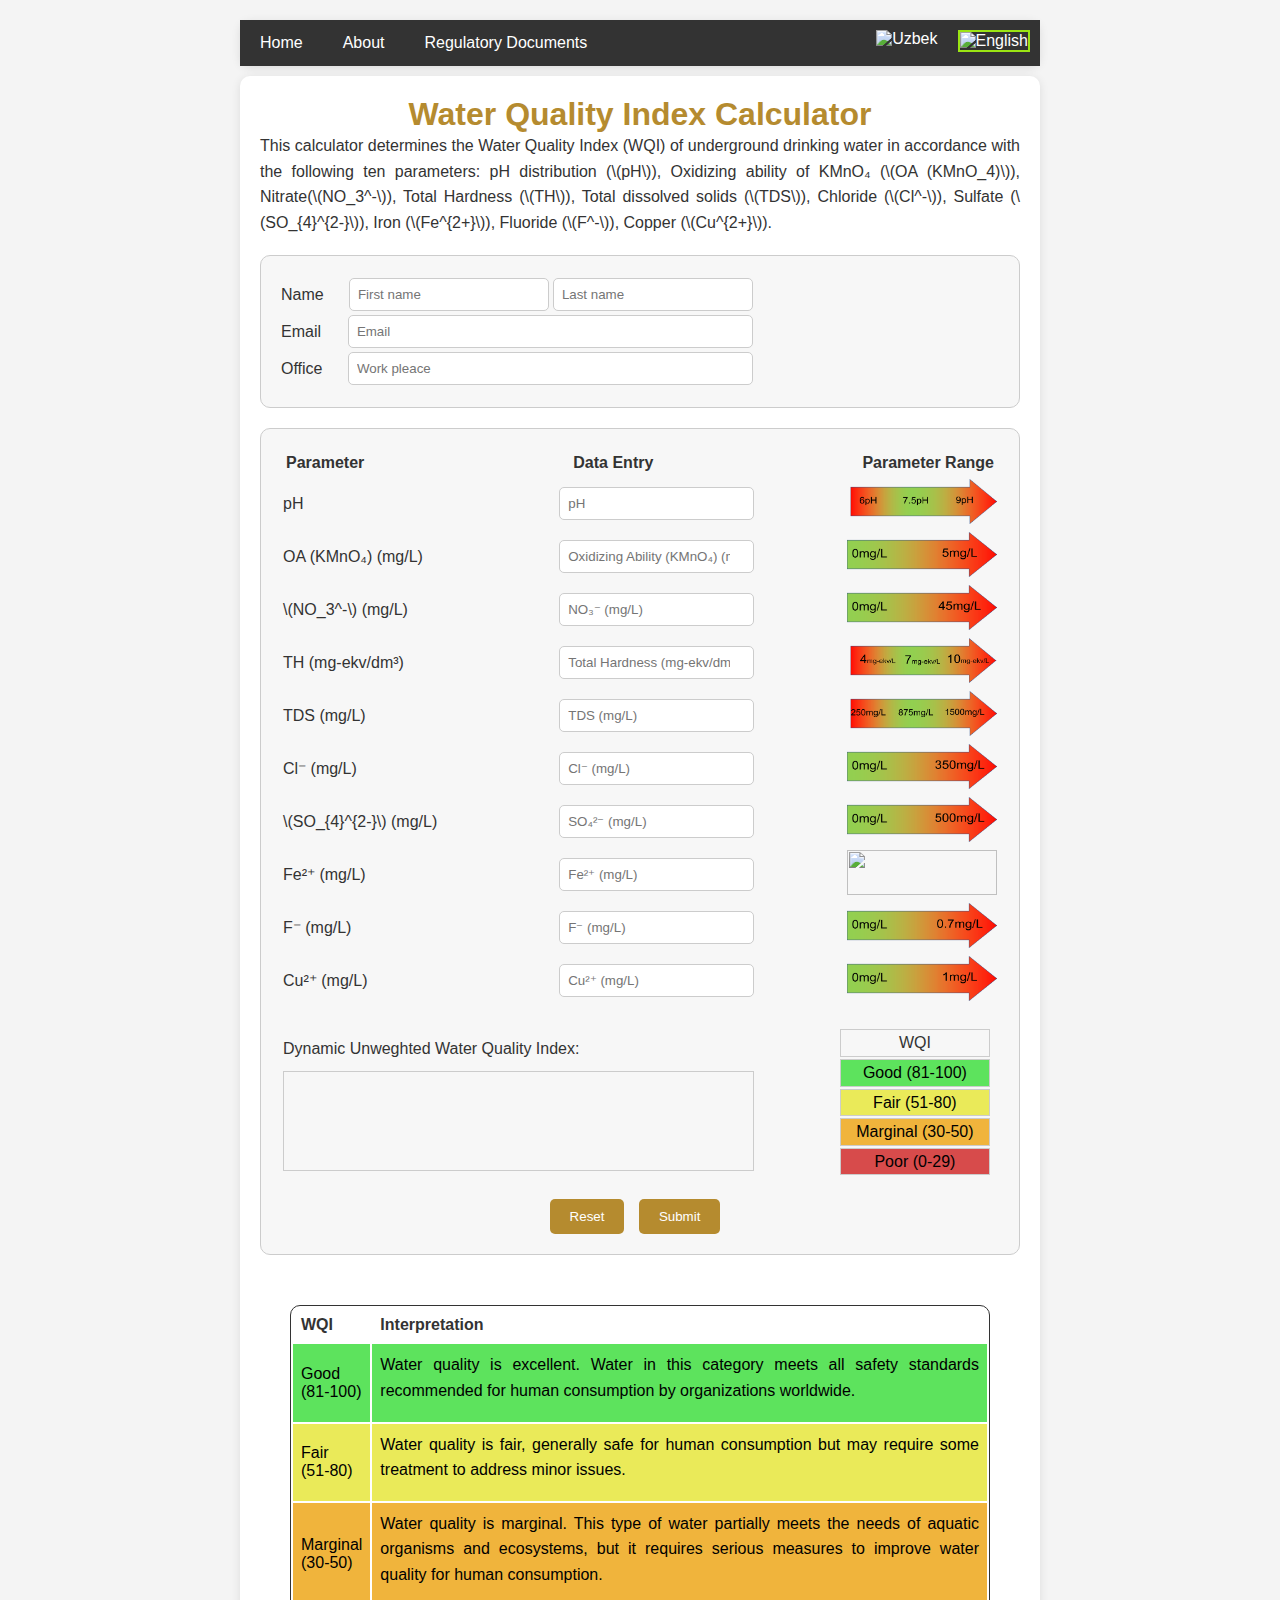
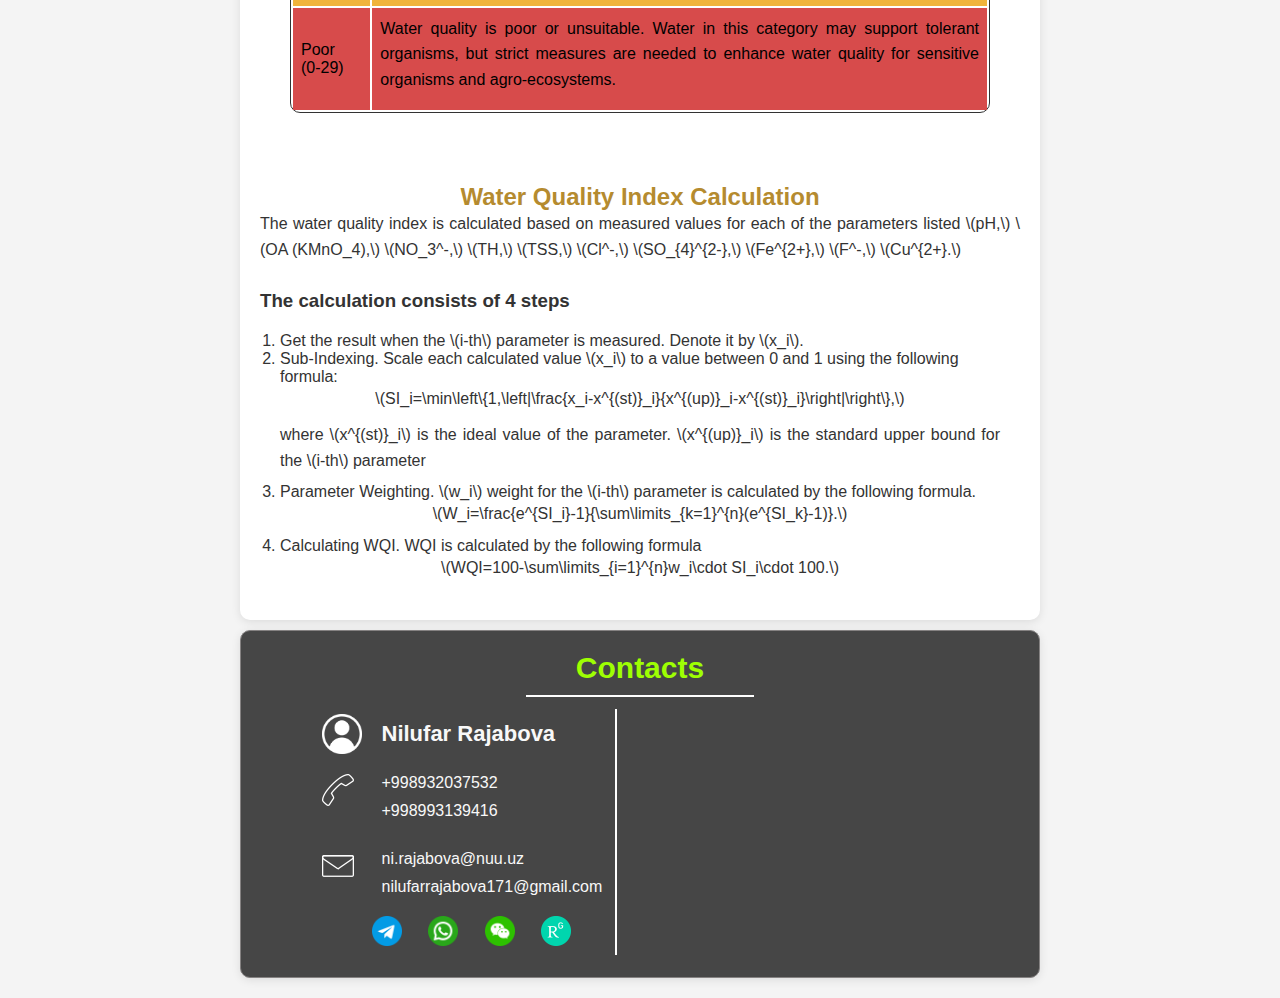
==== index.html @ 23e677d4 "initial" ====
<!DOCTYPE html>
<html lang="en">
<head>
    <meta charset="UTF-8">
    <meta name="viewport" content="width=device-width, initial-scale=1.0">
    <meta http-equiv="X-UA-Compatible" content="IE=edge">
    <title>Water Quality Index Calculator</title>
    <link rel="stylesheet" href="css/styles.css">
</head>
<body>
    <div class="header">
        <!-- Navigation Bar -->
        <div class="navbar" id="navbar">
            <div class="buttons">
                <span class="icon" onclick="toggleNavBar()">&#9776;</span>
                <div>
                    <a href="indexuz.html">
                        <img src="https://upload.wikimedia.org/wikipedia/commons/thumb/8/84/Flag_of_Uzbekistan.svg/1920px-Flag_of_Uzbekistan.svg.png" alt="Uzbek" class="">
                    </a>
                    <a href="index.html">
                        <img src="https://upload.wikimedia.org/wikipedia/commons/thumb/a/a4/Flag_of_the_United_States.svg/1920px-Flag_of_the_United_States.svg.png" alt="English" class="actimg">
                    </a>
                </div>
            </div>

            <a href="index.html">Home</a>
            <a href="about.html">About</a>
            <a href="https://lex.uz/docs/-1935398" target="_blank">Regulatory Documents</a>
        </div>
    </div>

    <div class="container">
        <h1> Water Quality Index Calculator</h1>
        <p>
            This calculator determines the Water Quality Index (WQI) of underground drinking water in accordance with the following ten parameters:  pH distribution (\(pH\)), Oxidizing ability of KMnO₄ (\(OA (KMnO_4)\)), Nitrate(\(NO_3^-\)), Total Hardness (\(TH\)), Total dissolved solids (\(TDS\)), Chloride (\(Cl^-\)), Sulfate (\(SO_{4}^{2-}\)), Iron (\(Fe^{2+}\)),   Fluoride  (\(F^-\)), Copper (\(Cu^{2+}\)).
        </p>

        <div class="calculator">
            <div class="row2">
                <div>Name</div>
                <div class="name">
                    <input type="text" id="first" placeholder="First name" required>
                    <input type="text" id="last" placeholder="Last name" required>
                </div>
            </div>
            <div class="row2">
                <div>Email</div>
                <input type="text" id="email" placeholder="Email" required>
            </div>
            <div class="row2">
                <div>Office</div>
                <input type="text" id="office" placeholder="Work pleace" required>
            </div>
        </div>

        <div class="calculator">
            <div>
                <div class="rowth">
                    <strong>Parameter</strong>
                    <strong>Data Entry</strong>
                    <strong class="no">Parameter Range</strong>
                </div>

                <div class="row">
                    <div class="row2">
                        <div>pH</div>
                        <div><input type="number" id="ph" placeholder="pH"></div>
                    </div>
                    <div><img class="no" src="images/pH.png"><img class="on" src="images/pHm.png"></div>
                </div>
                <div class="row">
                    <div class="row2">
                        <div>OA (KMnO₄) (mg/L)</div>
                        <div><input type="number" id="oxidizing" placeholder="Oxidizing Ability (KMnO₄) (mg/L)"></div>
                    </div>
                    <div><img  class="no" src="images/OA.png"><img class="on" src="images/OAm.png"></div>
                </div>
                <div class="row">
                    <div class="row2">
                        <div>\(NO_3^-\) (mg/L)</div>
                        <div><input type="number" id="no3" placeholder="NO₃⁻ (mg/L)"></div>
                    </div>
                    <div><img  class="no" src="images/No3.png"><img class="on" src="images/NO3m.png"></div>
                </div>
                <div class="row">
                    <div class="row2">
                        <div>TH (mg-ekv/dm³)</div>
                        <div><input type="number" id="hardness" placeholder="Total Hardness (mg-ekv/dm³)"></div>
                    </div>
                    <div><img  class="no" src="images/TH.png"><img class="on" src="images/THm.png"></div>
                </div>
                <div class="row">
                    <div class="row2">
                        <div>TDS (mg/L)</div>
                        <div><input type="number" id="tss" placeholder="TDS (mg/L)"></div>
                    </div>
                    <div><img  class="no" src="images/TSS.png"><img class="on" src="images/TSSm.png"></div>
                </div>
                <div class="row">
                    <div class="row2">
                        <div>Cl⁻ (mg/L)</div>
                        <div><input type="number" id="cl" placeholder="Cl⁻ (mg/L)"></div>
                    </div>
                    <div><img  class="no" src="images/Cl.png"><img class="on" src="images/Clm.png"></div>
                </div>
                <div class="row">
                    <div class="row2">
                        <div>\(SO_{4}^{2-}\) (mg/L)</div>
                        <div><input type="number" id="so4" placeholder="SO₄²⁻ (mg/L)"></div>
                    </div>
                    <div><img  class="no" src="images/SO4.png"><img class="on" src="images/SO4m.png"></div>
                </div>
                <div class="row">
                    <div class="row2">
                        <div>Fe²⁺ (mg/L)</div>
                        <div><input type="number" id="fe" placeholder="Fe²⁺ (mg/L)"></div>
                    </div>
                    <div><img  class="no" src="images/FE.png"><img class="on" src="images/Fem.png"></div>
                </div>
                <div class="row">
                    <div class="row2">
                        <div>F⁻ (mg/L)</div>
                        <div><input type="number" id="f" placeholder="F⁻ (mg/L)"></div>
                    </div>
                    <div><img  class="no" src="images/F.png"><img class="on" src="images/Fm.png"></div>
                </div>
                <div class="row">
                    <div class="row2">
                        <div>Cu²⁺ (mg/L)</div>
                        <div><input type="number" id="cu" placeholder="Cu²⁺ (mg/L)"></div>
                    </div>
                    <div><img  class="no" src="images/Cu.png"><img class="on" src="images/Cum.png"></div>
                </div>
            </div>

            <div class="index row">
                <div class="result">
                    <p>Dynamic Unweghted Water Quality Index:</p>
                    <div id="result-box"></div>
                </div>
                <div class="joy no"></div>
                <div class="index-range">
                    <p >WQI</p>
                    <p class="green">Good (81-100)</p>
                    <p class="yellow">Fair (51-80)</p>
                    <p class="brown">Marginal (30-50)</p>
                    <p class="red">Poor (0-29)</p>
                </div>
            </div>



            <div class="submit">
                <a href="index.html"><button type="reset">Reset</button></a>
                <button type="submit">Submit</button>
            </div>
        </div>

        <div class="wqi">
            <table>
                <tr>
                    <th>WQI    </th>
                    <th>Interpretation</th>
                </tr>
                <tr class="green">
                    <td >Good <br> (81-100)</td>
                    <td ><p>Water quality is excellent. Water in this category meets all safety standards recommended for human consumption by organizations worldwide.</p></td>
                </tr>
                <tr class="yellow">
                    <td >Fair <br> (51-80)</td>
                    <td ><p>Water quality is fair, generally safe for human consumption but may require some treatment to address minor issues.</p></td>
                </tr>
                <tr class="brown">
                    <td >Marginal <br> (30-50)</td>
                    <td ><p>Water quality is marginal. This type of water partially meets the needs of aquatic organisms and ecosystems, but it requires serious measures to improve water quality for human consumption.</p></td>
                </tr>
                <tr class="red">
                    <td >Poor <br> (0-29)</td>
                    <td ><p>Water quality is poor or unsuitable. Water in this category may support tolerant organisms, but strict measures are needed to enhance water quality for sensitive organisms and agro-ecosystems.</p></td>
                </tr>
            </table>
        </div>


        <div class="footer">
            <h2>Water Quality Index Calculation</h2>
            <p>The water quality index is calculated based on measured values for each of the parameters listed  \(pH,\) \(OA (KMnO_4),\) \(NO_3^-,\) \(TH,\) \(TSS,\) \(Cl^-,\) \(SO_{4}^{2-},\) \(Fe^{2+},\) \(F^-,\) \(Cu^{2+}.\)</p>
            <br>
            <h3>The calculation consists of 4 steps</h3>

            <ol>
                <li>Get the result when the \(i-th\) parameter is measured. Denote it by \(x_i\).</li>
                <li>Sub-Indexing. Scale each calculated value \(x_i\) to a value between 0 and 1 using the following formula:
                    <p style="text-align: center;">\(SI_i=\min\left\{1,\left|\frac{x_i-x^{(st)}_i}{x^{(up)}_i-x^{(st)}_i}\right|\right\},\)</p>
                    <p>where \(x^{(st)}_i\) is the ideal value of the parameter. \(x^{(up)}_i\) is the standard upper bound for the \(i-th\) parameter</p>
                </li>
                <li>Parameter Weighting. \(w_i\) weight for the \(i-th\) parameter is calculated by the following formula.
                    <p style="text-align: center;">\(W_i=\frac{e^{SI_i}-1}{\sum\limits_{k=1}^{n}(e^{SI_k}-1)}.\)</p>
                </li>
                <li>Calculating WQI. WQI is calculated by the following formula</li>
                <p style="text-align: center;">\(WQI=100-\sum\limits_{i=1}^{n}w_i\cdot SI_i\cdot 100.\)</p>
            </ol>



        </div>
    </div>
    <div class="contacts container">
        <h2>Contacts</h2>
        <div class="borderbox">
            <div class="border"></div>
        </div>
        <div class="index rowc">
            <div class="address ">
                <div class="name">
                    <img src="/images/avatar.png"alt="">
                    <h3>Nilufar Rajabova</h3></div>
                <div class="phone">
                    <ul>
                        <li>+998932037532</li>
                        <li>+998993139416</li>
                    </ul>
                </div>
                <div class="email">
                    <ul>
                        <li>ni.rajabova@nuu.uz </li>
                        <li>nilufarrajabova171@gmail.com</li>
                    </ul>
                </div>
                <div class="social">
                    <a href="https://t.me/ALCHEMISTPhD">
                        <img src="/images/Telegram.png">
                    </a>
                    <a href="https://wa.me/qr/NHENKSANOSY4F1">
                        <img src="/images/whatsup.png">
                    </a>
                    <a href="/images/Wechat.jpg">
                        <img src="/images/Wechat.png" target="_blank">
                    </a>
                    <a href="https://www.researchgate.net/profile/Nilufar-Rajabova-3">
                        <img src="/images/ResearchGate.png">
                    </a>
                </div>
            </div>
            <div class="map">
                <iframe src="https://www.google.com/maps/embed?pb=!1m18!1m12!1m3!1d2995.2118702689954!2d69.20067741163714!3d41.34774837118516!2m3!1f0!2f0!3f0!3m2!1i1024!2i768!4f13.1!3m3!1m2!1s0x38ae8d80933c345b%3A0x29d27c39dc5e80ab!2sNUU%20Faculty%20of%20Biology!5e0!3m2!1sen!2s!4v1728529507738!5m2!1sen!2s"   style="border:0;"  loading="lazy" referrerpolicy="no-referrer-when-downgrade"></iframe>
            </div>
        </div>
    </div>
    <script src="https://cdnjs.cloudflare.com/ajax/libs/pdf-lib/1.17.1/pdf-lib.min.js"></script>
    <script src="js/main.js"></script>
    <script src="https://cdn.jsdelivr.net/npm/mathjax@3/es5/tex-mml-chtml.js"></script>
</body>
</html>
---- css/styles.css ----
* {
  margin: 0;
  padding: 0;
  box-sizing: border-box;
}

body {
  font-family: Arial, sans-serif;
  background-color: #f4f4f4;
  color: #333;
  padding: 20px;
}

/* Header and Navigation Bar */
.header{
  background-color: #464646;
  margin: 0 auto;
  margin-bottom: 10px;
  top: 0;
  max-width: 800px;
  border-radius: 10px;
  box-shadow: 0 2px 10px rgba(0, 0, 0, 0.1);
}
.navbar {
  background-color: #333;
  overflow: hidden;
  width: 100%;
}

.navbar a {
  float: left;
  display: block;
  color: white;
  text-align: center;
  padding: 14px 20px;
  text-decoration: none;
}

.navbar a:hover {
  background-color: #ddd;
  color: black;
}

.navbar .icon {
  display: none;
}



/* body*/
.container {
  max-width: 800px;
  margin: 0 auto;
  background-color: #fff;
  padding: 20px;
  border-radius: 10px;
  box-shadow: 0 2px 10px rgba(0, 0, 0, 0.1);
}


h1, h2 {
  text-align: center;
  color: #b58b2f;
}

p {
  margin-bottom: 10px;
  line-height: 1.6;
  text-align: justify;
}

.calculator {
  margin-top: 20px;
  border: 1px solid #ccc;
  border-radius: 10px;
  padding: 20px;
  background-color: #f7f7f7;
}

.calculator table {
  width: 100%;
  border-collapse: collapse;
}

.rowth {
  display: flex;
  justify-content: space-between;
  align-items: center;
  padding: 5px;

}
.centr{
  align-items: center;
}
.row {
  display: flex;
  justify-content: space-between;
  align-items: center;
  padding: 2px;
}
.row2 {
  width: 66%;
  display: flex;
  justify-content: space-between;
  align-items: center;
  padding: 0px;
}


.calculator th, td {
  padding: 10px;
  text-align: left;
}

input[type="number"] {
  width: 100%;
  padding: 8px;
  border: 1px solid #ccc;
  border-radius: 5px;
}
input[type="text"] {
  margin: 2px;
  width: 405px;
  padding: 8px;
  border: 1px solid #ccc;
  border-radius: 5px;
}
.name input{
  width: 200px;
}

img {
  width: 150px;
  height: 45px;
}

.submit {
  text-align: center;
  margin-top: 20px;
}

button {
  background-color: #b58b2f;
  color: #fff;
  padding: 10px 20px;
  border: none;
  border-radius: 5px;
  cursor: pointer;
  margin-right: 10px;
}

button:hover {
  background-color: #a67a1f;
}
.index {
  width: 100%;
  display: inline-flex;
}

.result {
  width: 66%;
  margin-top: 20px;
  text-align: center;
}

#result-box {
  width: 100%;
  height: 100px;
  border: 1px solid #ccc;
  margin-top: 10px;
  padding: 40px;
}
.joy {
  width: 10%;
}
.index-range {
  width: 22%;
  margin-top: 20px;
  text-align: center;
}

.index-range p {
  border: 1px solid #ccc;
  width: 150px;
  margin-bottom: 2px;
  text-align: center;
}

.green{
  background-color: rgb(93, 227, 93);
  color: #000;
}

.yellow{
  background-color: rgb(234, 234, 89);
  color: #000;
}

.brown{
  background-color: #f0b43c;
  color: #000;
}

.red{
  background-color: rgb(215, 75, 75);
  color: #000;
}

.wqi {
  margin-top: 20px;
  padding: 30px;
  display: flex;
  justify-content: center;
}

.wqi table {
  width: 100%;
  border: 1px solid #333;
  border-radius: 10px;
}

.wqi table  th, td {
  padding: 8px;
  text-align: left;
}

.footer {
  margin-top: 40px;
  text-align: left;
}

ol{
  margin: 20px;
}
.on{
  display: none;
}

.contacts{
  background-color: #464646;
  margin-top: 10px;
  border: 1px solid #858282;
}
.rowc {
  display: flexbox;
  justify-content: space-around;
  align-items: center;
  padding: 2px;
}

.contacts h2{
  color: rgb(158, 255, 2);
  font-size: 30px;
}

.address{
color: rgb(248, 248, 248);;
width: 300px;
padding: 5px;
border-right: 2px solid#fff;
}
.phone{
  margin-top: 20px;
  background: url(/images/phone.png) 0 0 no-repeat;
  padding-left: 60px;
  padding-bottom: 20px;
}
.email{
  margin-top: 10px;
  background: url(/images/envelope.png) 0 0 no-repeat;
  padding-left: 60px;
  padding-bottom: 20px;
}

.address li{
  margin-top: 10px;
  list-style: none;
}
.name{
  display: flex;
}
.name h3{
  align-self: center;
  margin-left: 20px;
  font-size: 22px;
}
.name img{
  width: 40px;
  height: 40px;
  -webkit-filter: invert(100%);
  filter: invert(100%);
}
.social{
  margin-left: 50px;
  width: 200px;
  display: flex;
  justify-content: space-between;

}
.social img{
  width: 30px;
  height: 30px;
}

.map iframe{
border-radius: 10px;
width: 240px;
height: 240px;
}
.borderbox{
  width: 100%;
  display: flex;
  justify-content: center;
}
.border {
  width: 30%;
  margin: 10px;
  border-bottom: 2px solid rgb(255, 255, 255);
}


/* Hamburger menu icon */
.navbar .icon {
  display: none;
  /*float: right;*/
  padding: 14px 20px;
  color: white;
  cursor: pointer;
}
.buttons{
  float: right;
}
.buttons a{
  padding: 10px;
}
.buttons img{
  width: 30px;
  height: 20px;

}
.actimg{
  border: 2px solid #9be513;
}


@media (max-width: 600px) {
  .wqi {
      padding: 0;
  }
  .no{
    display: none;
  }
  .on{
    display: inline;
  }
  img{
    width: 100%;
    height: 33px;
    margin-top: 4px;
  }
  .row {
    flex-direction: column;
    align-items: flex-start;
  }
  .rowc {
    flex-direction: column;
  }
  .map{
    margin-top: 10px;
  }
  .row2 {
    width: 100%;
  }
  .result {
    width: 100%;
    margin-top: 10px;
  }
  .index-range {
    width: 100%;
  }
  .index-range p{
    width: 100%;
  }
  input[type="number"] {
    width: 150px;
  }
  .address{
    border-right: none;
    border-bottom: 2px solid #fff;
  }
  .navbar .icon {
    display: block;
  }
  /* Hide links by default in mobile view */
  .navbar a {
    display: none;
  }
  .buttons{
    width: 100%;
    display: flex;
    justify-content: space-between;
    float: left;
  }
  .buttons a{
    display: block;
  }
  input[type="text"]{
    width: 100%;
  }
}

/* Active class for displaying navbar links in mobile */
.active a {
  display: block;
  text-align: left;
}
.active{
  display: flex;
  flex-direction: column;
}
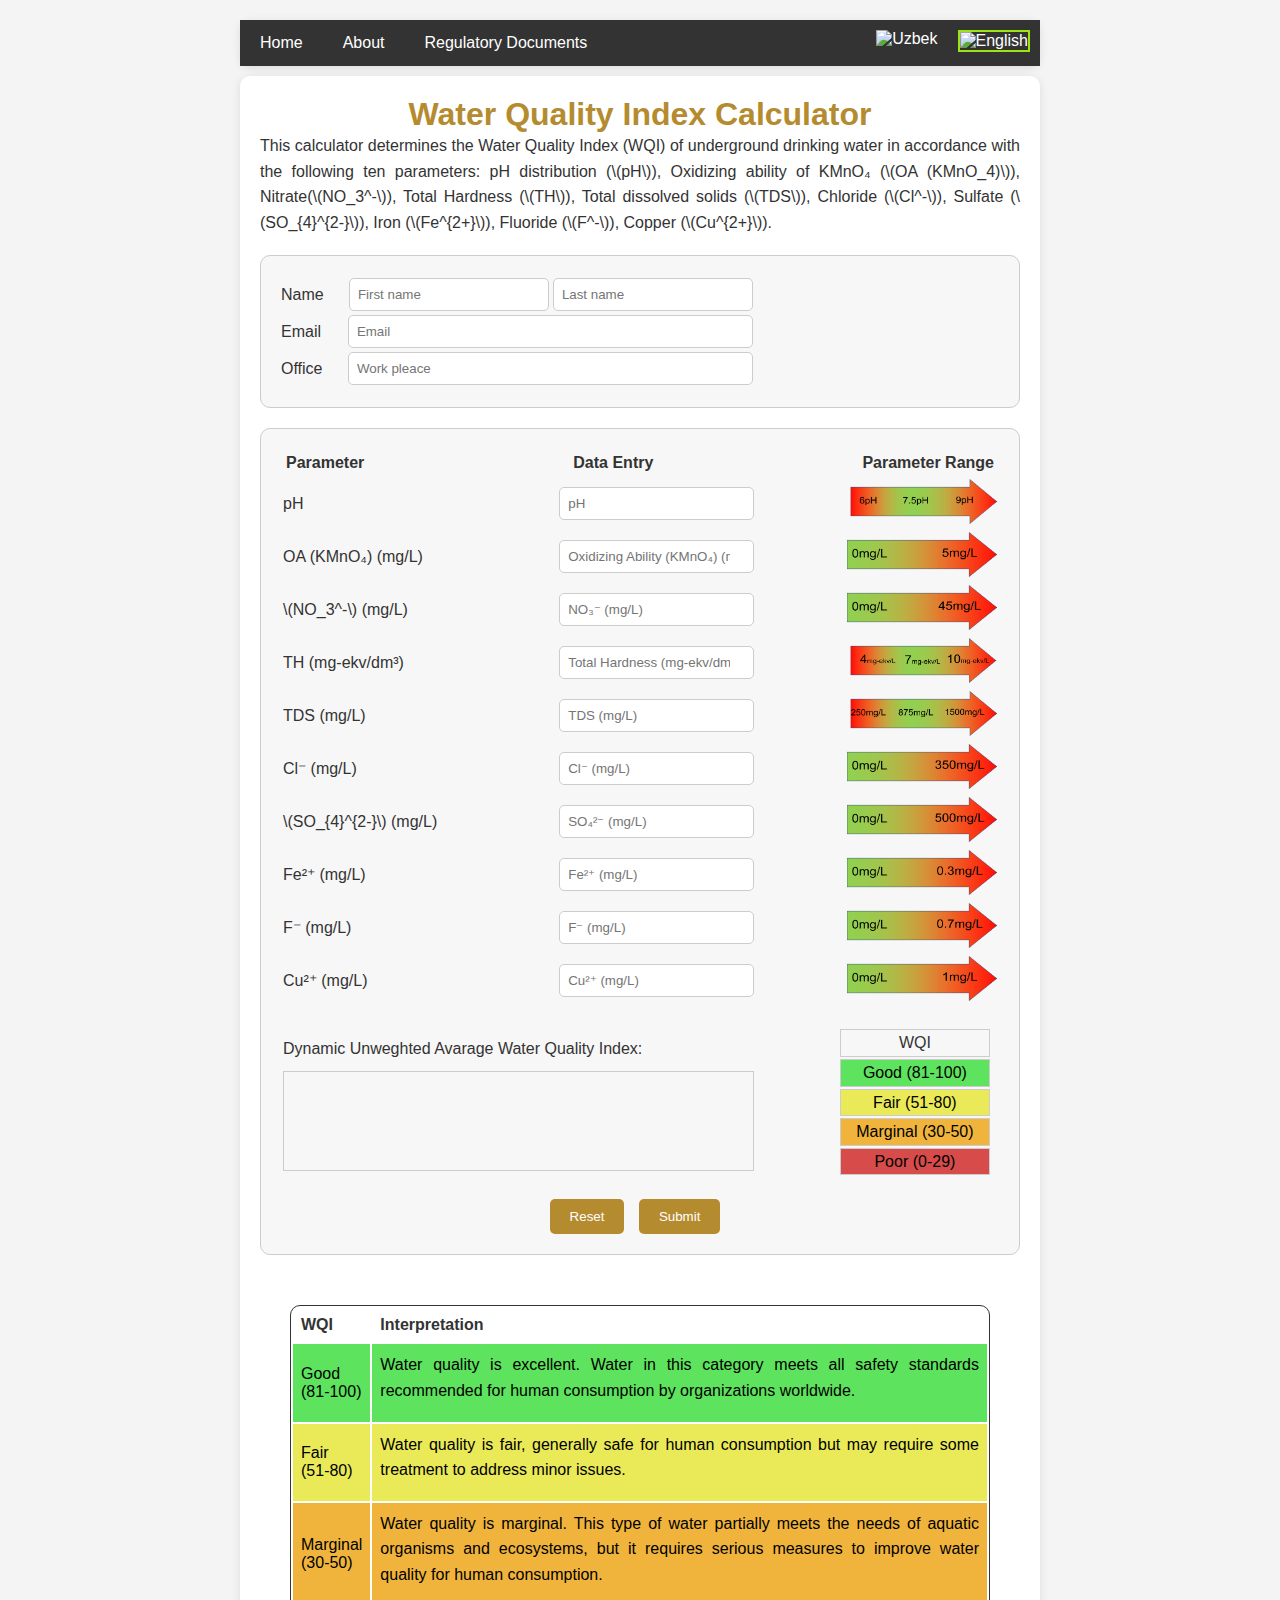
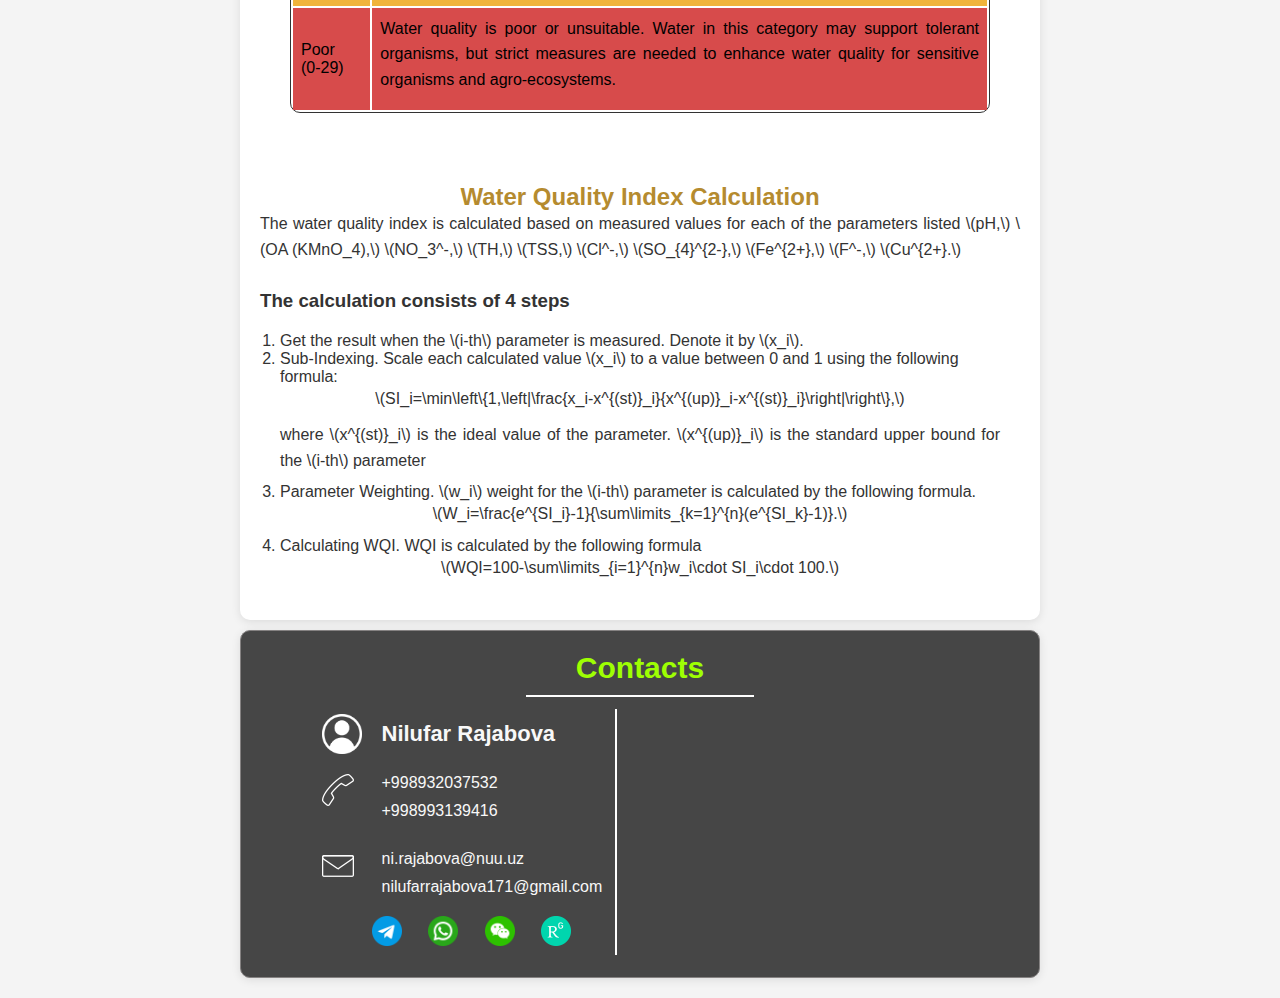
==== commit dc1896b2: "Update index.html add avarage" ====
--- a/index.html
+++ b/index.html
@@ -115,7 +115,7 @@
                         <div>Fe²⁺ (mg/L)</div>
                         <div><input type="number" id="fe" placeholder="Fe²⁺ (mg/L)"></div>
                     </div>
-                    <div><img  class="no" src="images/FE.png"><img class="on" src="images/Fem.png"></div>
+                    <div><img  class="no" src="images/Fe.png"><img class="on" src="images/Fem.png"></div>
                 </div>
                 <div class="row">
                     <div class="row2">
@@ -135,7 +135,7 @@
 
             <div class="index row">
                 <div class="result">
-                    <p>Dynamic Unweghted Water Quality Index:</p>
+                    <p>Dynamic Unweghted Avarage Water Quality Index:</p>
                     <div id="result-box"></div>
                 </div>
                 <div class="joy no"></div>
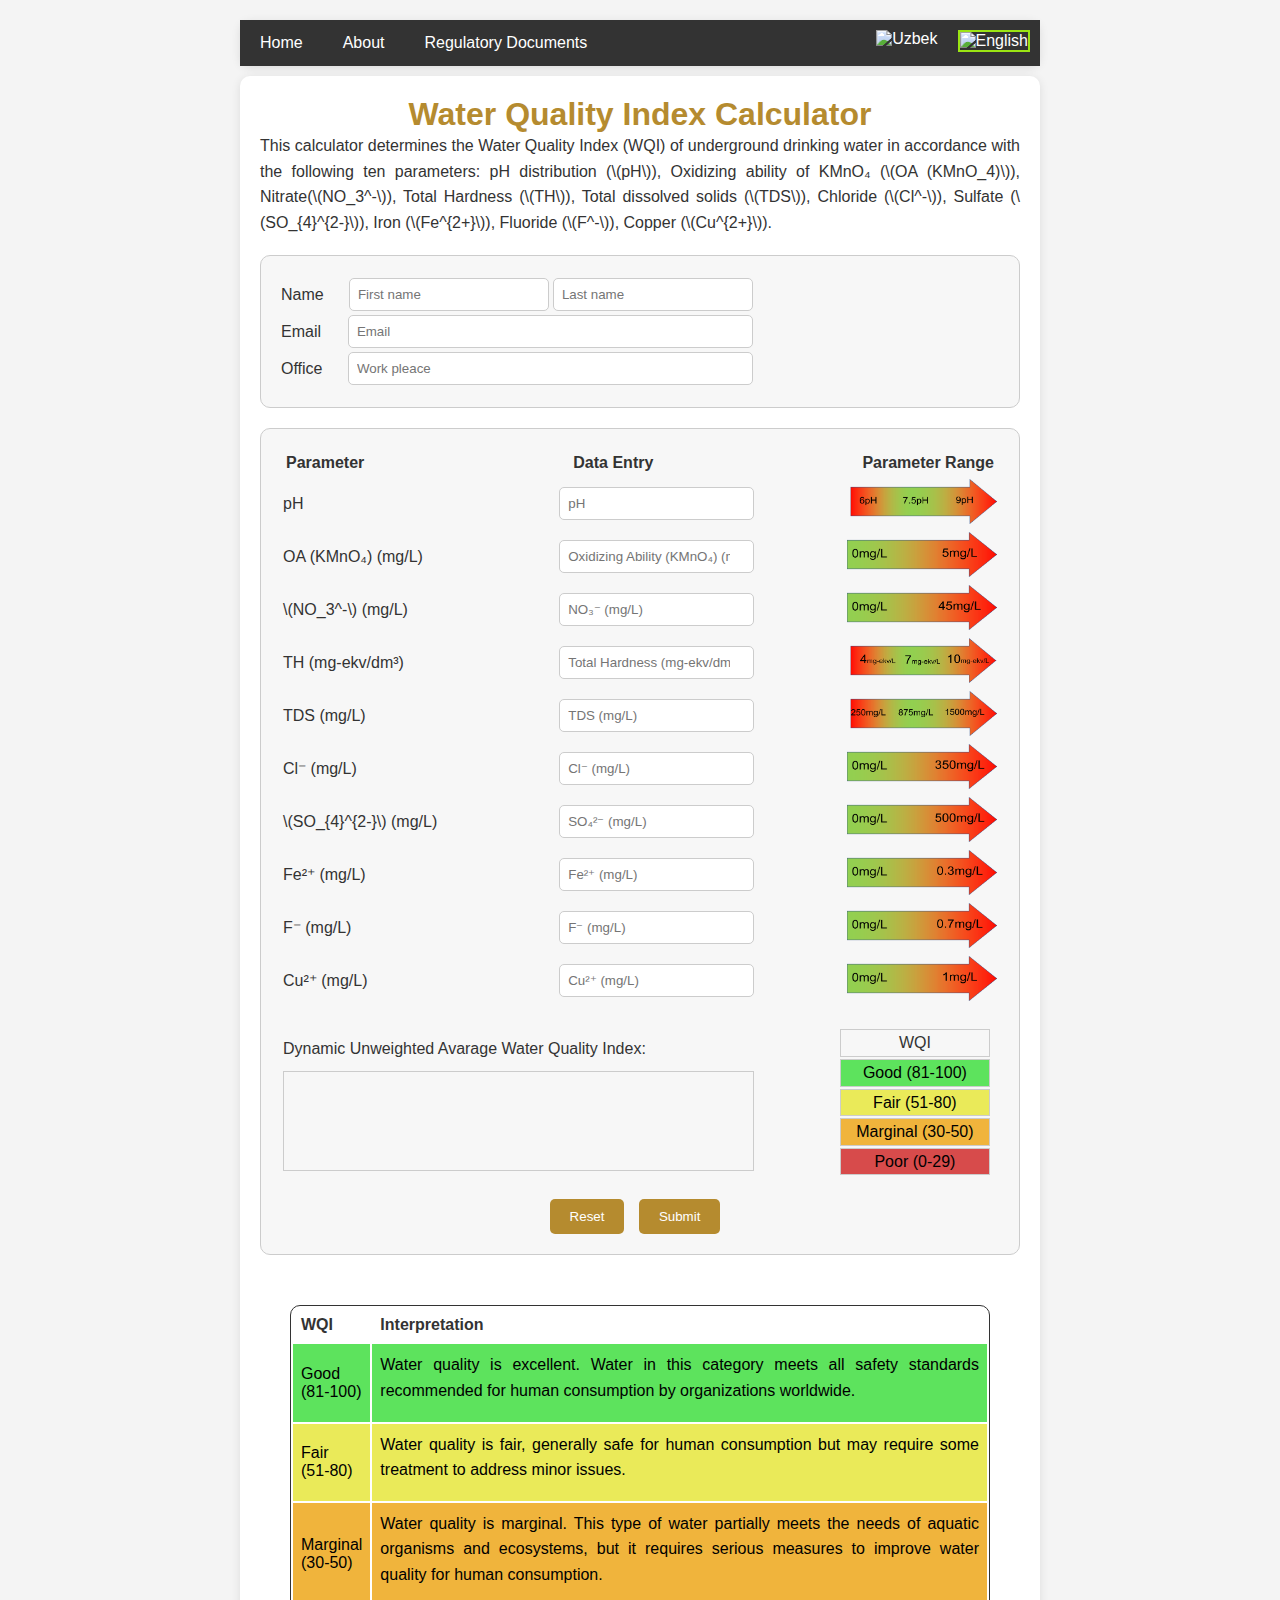
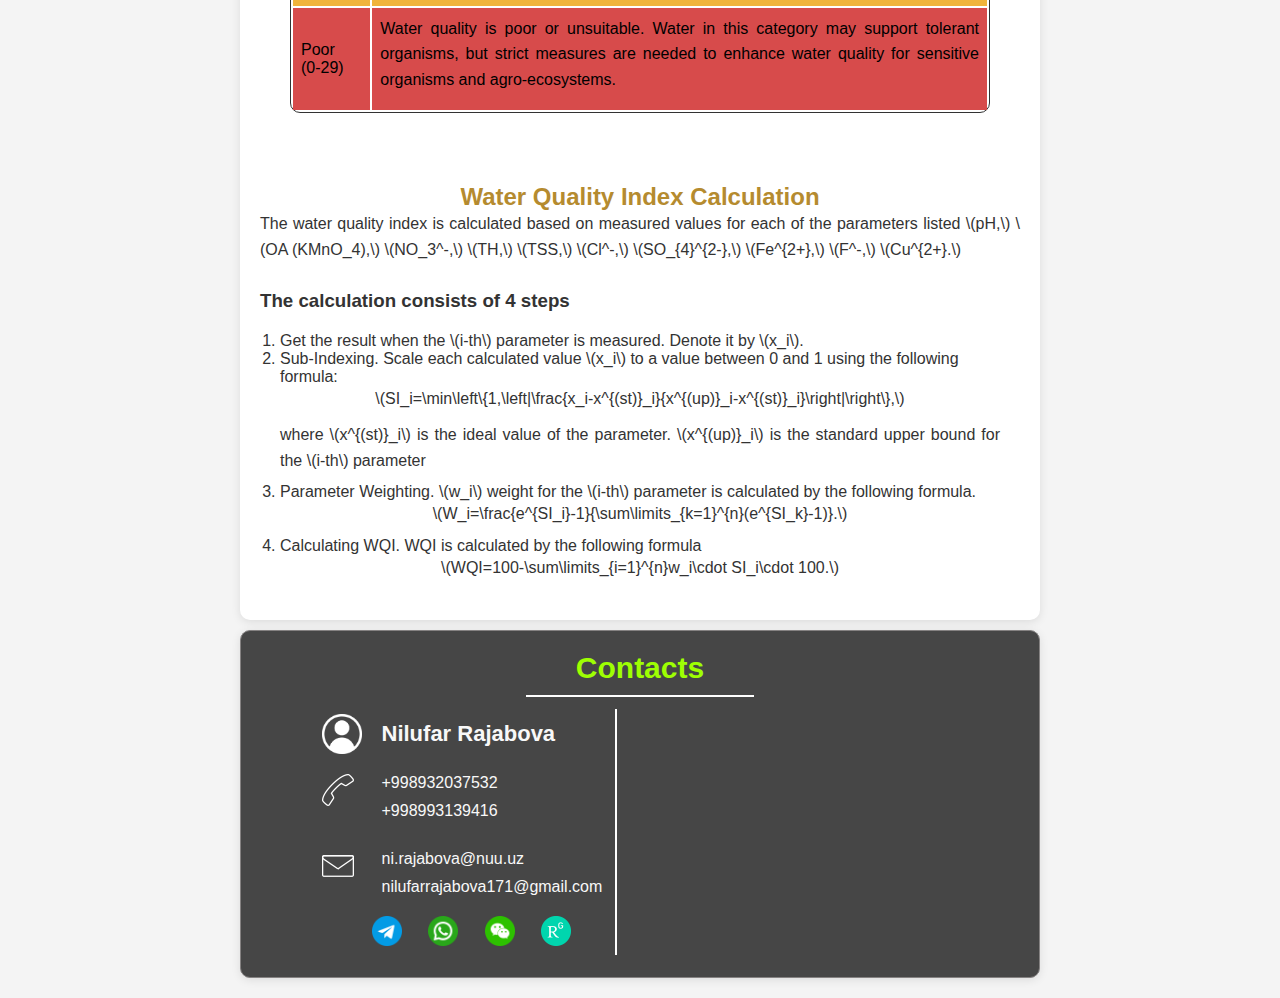
==== commit dbbaf3ef: "Update index.html correct spelling error" ====
--- a/index.html
+++ b/index.html
@@ -135,7 +135,7 @@
 
             <div class="index row">
                 <div class="result">
-                    <p>Dynamic Unweghted Avarage Water Quality Index:</p>
+                    <p>Dynamic Unweighted Avarage Water Quality Index:</p>
                     <div id="result-box"></div>
                 </div>
                 <div class="joy no"></div>
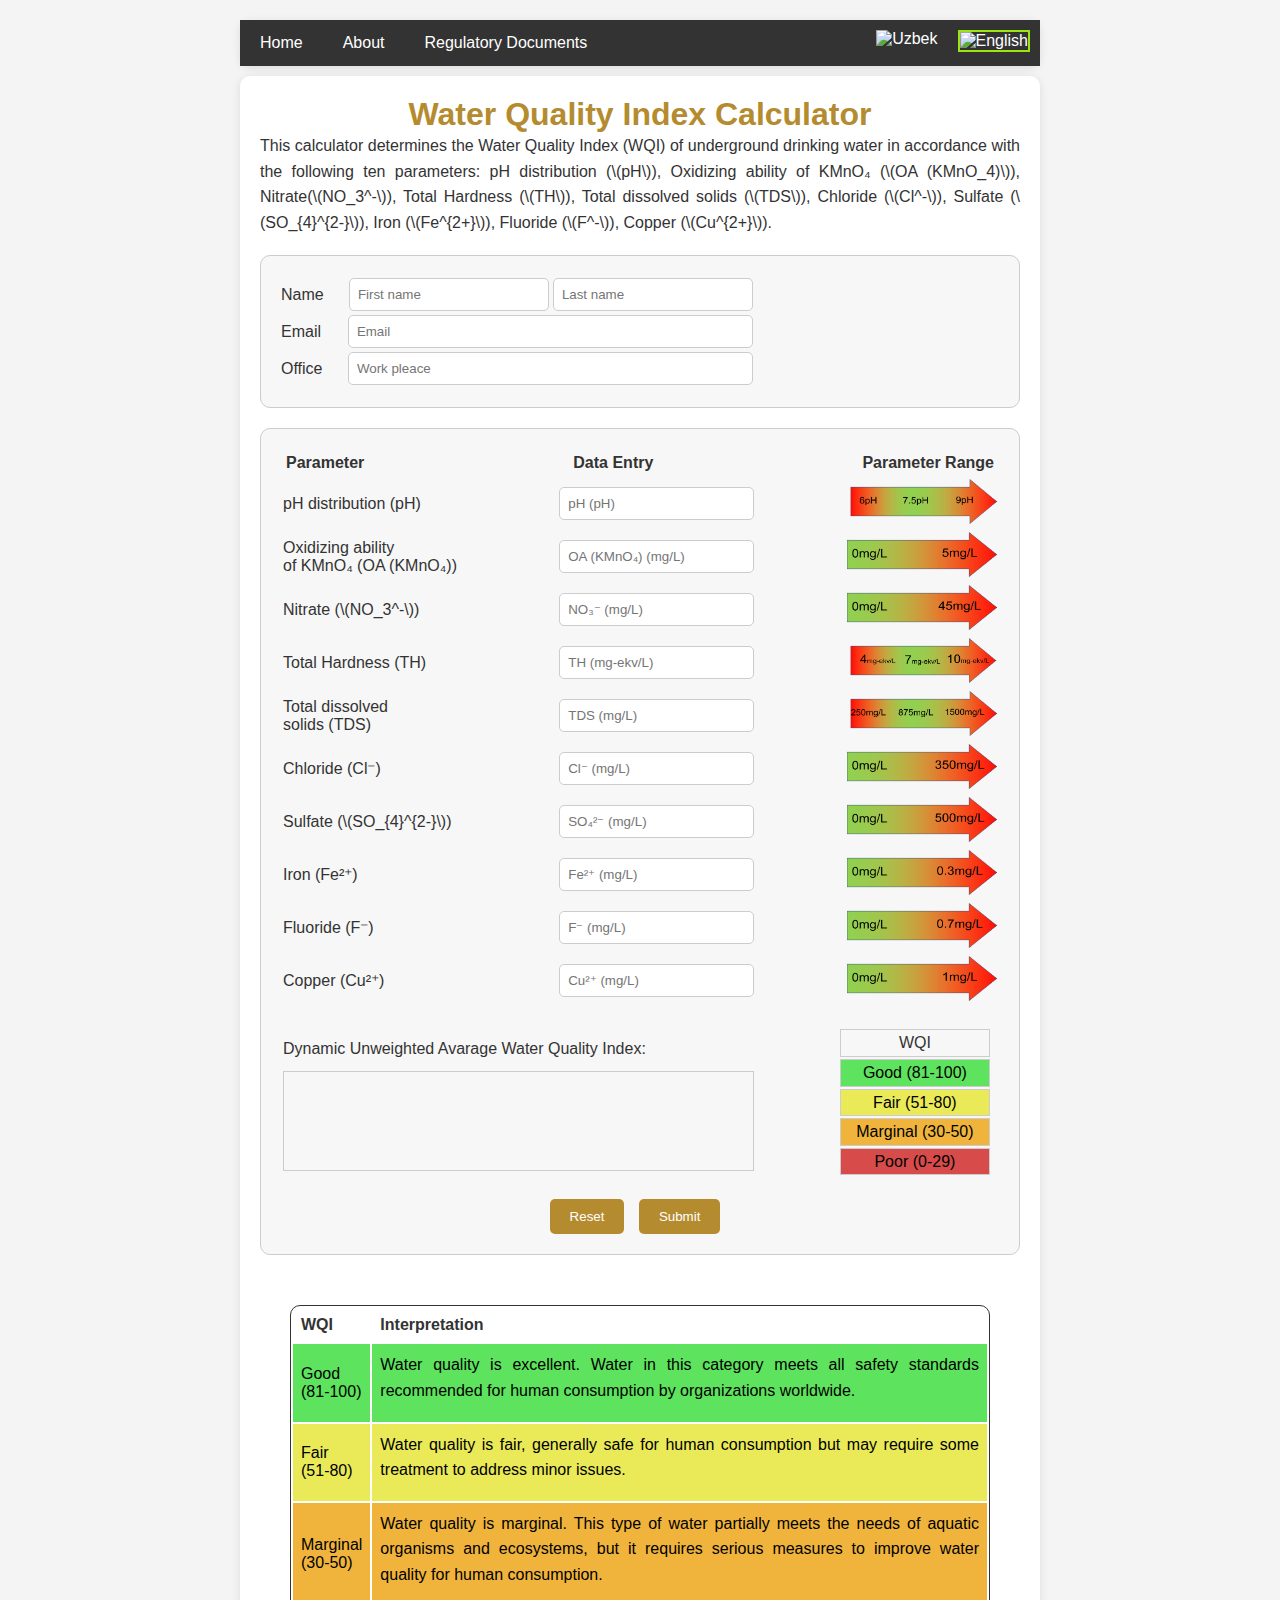
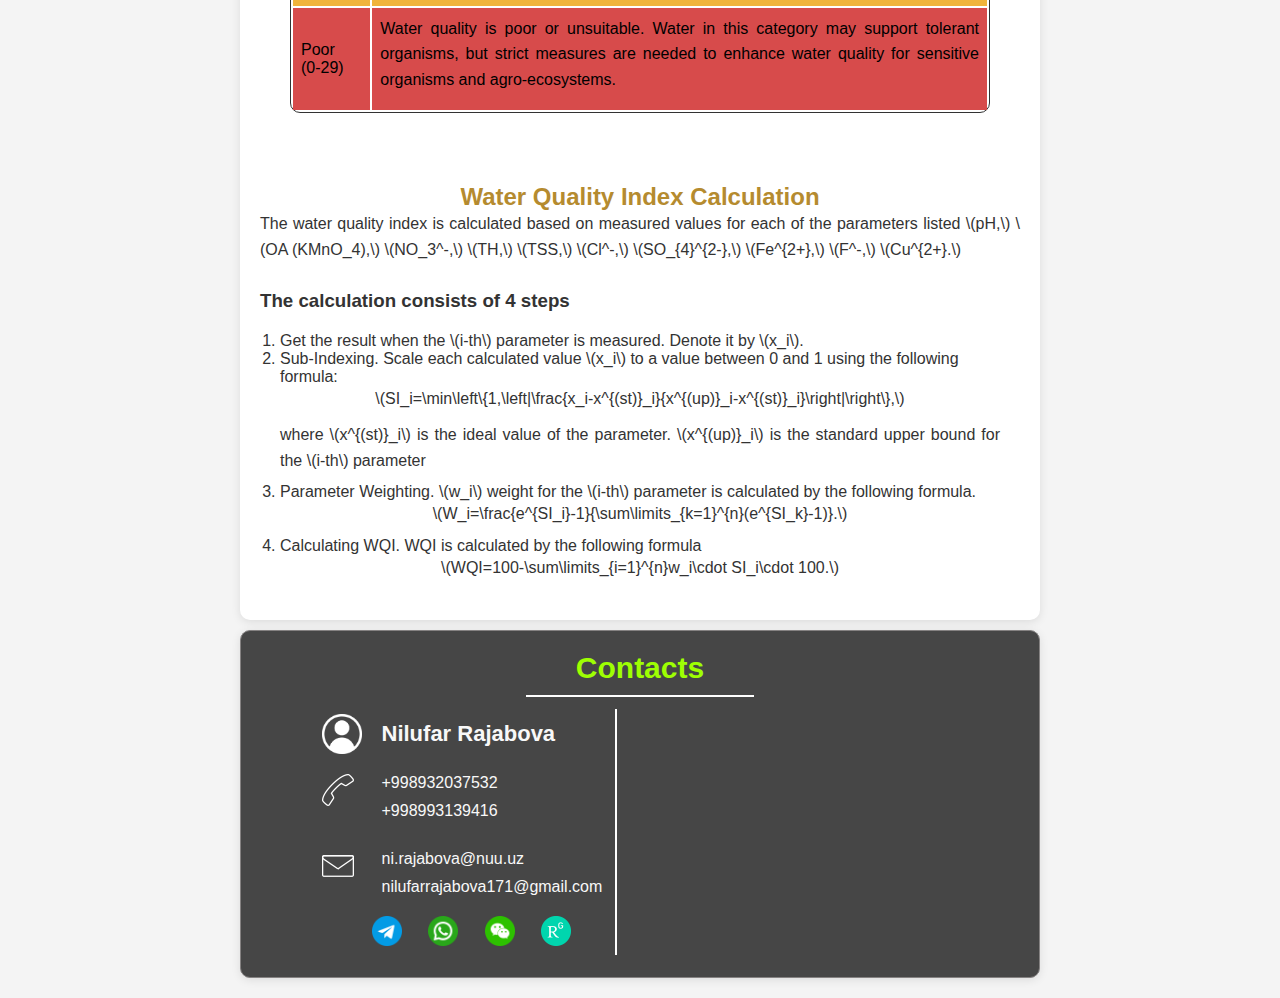
==== commit a81e7c70: "Update index.html add name of parametres" ====
--- a/index.html
+++ b/index.html
@@ -63,70 +63,70 @@
 
                 <div class="row">
                     <div class="row2">
-                        <div>pH</div>
-                        <div><input type="number" id="ph" placeholder="pH"></div>
+                        <div>pH distribution (pH)</div>
+                        <div><input type="number" id="ph" placeholder="pH (pH)"></div>
                     </div>
                     <div><img class="no" src="images/pH.png"><img class="on" src="images/pHm.png"></div>
                 </div>
                 <div class="row">
                     <div class="row2">
-                        <div>OA (KMnO₄) (mg/L)</div>
-                        <div><input type="number" id="oxidizing" placeholder="Oxidizing Ability (KMnO₄) (mg/L)"></div>
+                        <div>Oxidizing ability <br> of KMnO₄ (OA (KMnO₄))</div>
+                        <div><input type="number" id="oxidizing" placeholder="OA (KMnO₄) (mg/L)"></div>
                     </div>
                     <div><img  class="no" src="images/OA.png"><img class="on" src="images/OAm.png"></div>
                 </div>
                 <div class="row">
                     <div class="row2">
-                        <div>\(NO_3^-\) (mg/L)</div>
+                        <div>Nitrate (\(NO_3^-\)) </div>
                         <div><input type="number" id="no3" placeholder="NO₃⁻ (mg/L)"></div>
                     </div>
                     <div><img  class="no" src="images/No3.png"><img class="on" src="images/NO3m.png"></div>
                 </div>
                 <div class="row">
                     <div class="row2">
-                        <div>TH (mg-ekv/dm³)</div>
-                        <div><input type="number" id="hardness" placeholder="Total Hardness (mg-ekv/dm³)"></div>
+                        <div>Total Hardness (TH)</div>
+                        <div><input type="number" id="hardness" placeholder="TH (mg-ekv/L)"></div>
                     </div>
                     <div><img  class="no" src="images/TH.png"><img class="on" src="images/THm.png"></div>
                 </div>
                 <div class="row">
                     <div class="row2">
-                        <div>TDS (mg/L)</div>
+                        <div>Total dissolved <br> solids (TDS)</div>
                         <div><input type="number" id="tss" placeholder="TDS (mg/L)"></div>
                     </div>
                     <div><img  class="no" src="images/TSS.png"><img class="on" src="images/TSSm.png"></div>
                 </div>
                 <div class="row">
                     <div class="row2">
-                        <div>Cl⁻ (mg/L)</div>
+                        <div> Chloride (Cl⁻)</div>
                         <div><input type="number" id="cl" placeholder="Cl⁻ (mg/L)"></div>
                     </div>
                     <div><img  class="no" src="images/Cl.png"><img class="on" src="images/Clm.png"></div>
                 </div>
                 <div class="row">
                     <div class="row2">
-                        <div>\(SO_{4}^{2-}\) (mg/L)</div>
+                        <div>Sulfate (\(SO_{4}^{2-}\))</div>
                         <div><input type="number" id="so4" placeholder="SO₄²⁻ (mg/L)"></div>
                     </div>
                     <div><img  class="no" src="images/SO4.png"><img class="on" src="images/SO4m.png"></div>
                 </div>
                 <div class="row">
                     <div class="row2">
-                        <div>Fe²⁺ (mg/L)</div>
+                        <div>Iron (Fe²⁺)</div>
                         <div><input type="number" id="fe" placeholder="Fe²⁺ (mg/L)"></div>
                     </div>
                     <div><img  class="no" src="images/Fe.png"><img class="on" src="images/Fem.png"></div>
                 </div>
                 <div class="row">
                     <div class="row2">
-                        <div>F⁻ (mg/L)</div>
+                        <div>Fluoride (F⁻)</div>
                         <div><input type="number" id="f" placeholder="F⁻ (mg/L)"></div>
                     </div>
                     <div><img  class="no" src="images/F.png"><img class="on" src="images/Fm.png"></div>
                 </div>
                 <div class="row">
                     <div class="row2">
-                        <div>Cu²⁺ (mg/L)</div>
+                        <div>Copper (Cu²⁺)</div>
                         <div><input type="number" id="cu" placeholder="Cu²⁺ (mg/L)"></div>
                     </div>
                     <div><img  class="no" src="images/Cu.png"><img class="on" src="images/Cum.png"></div>
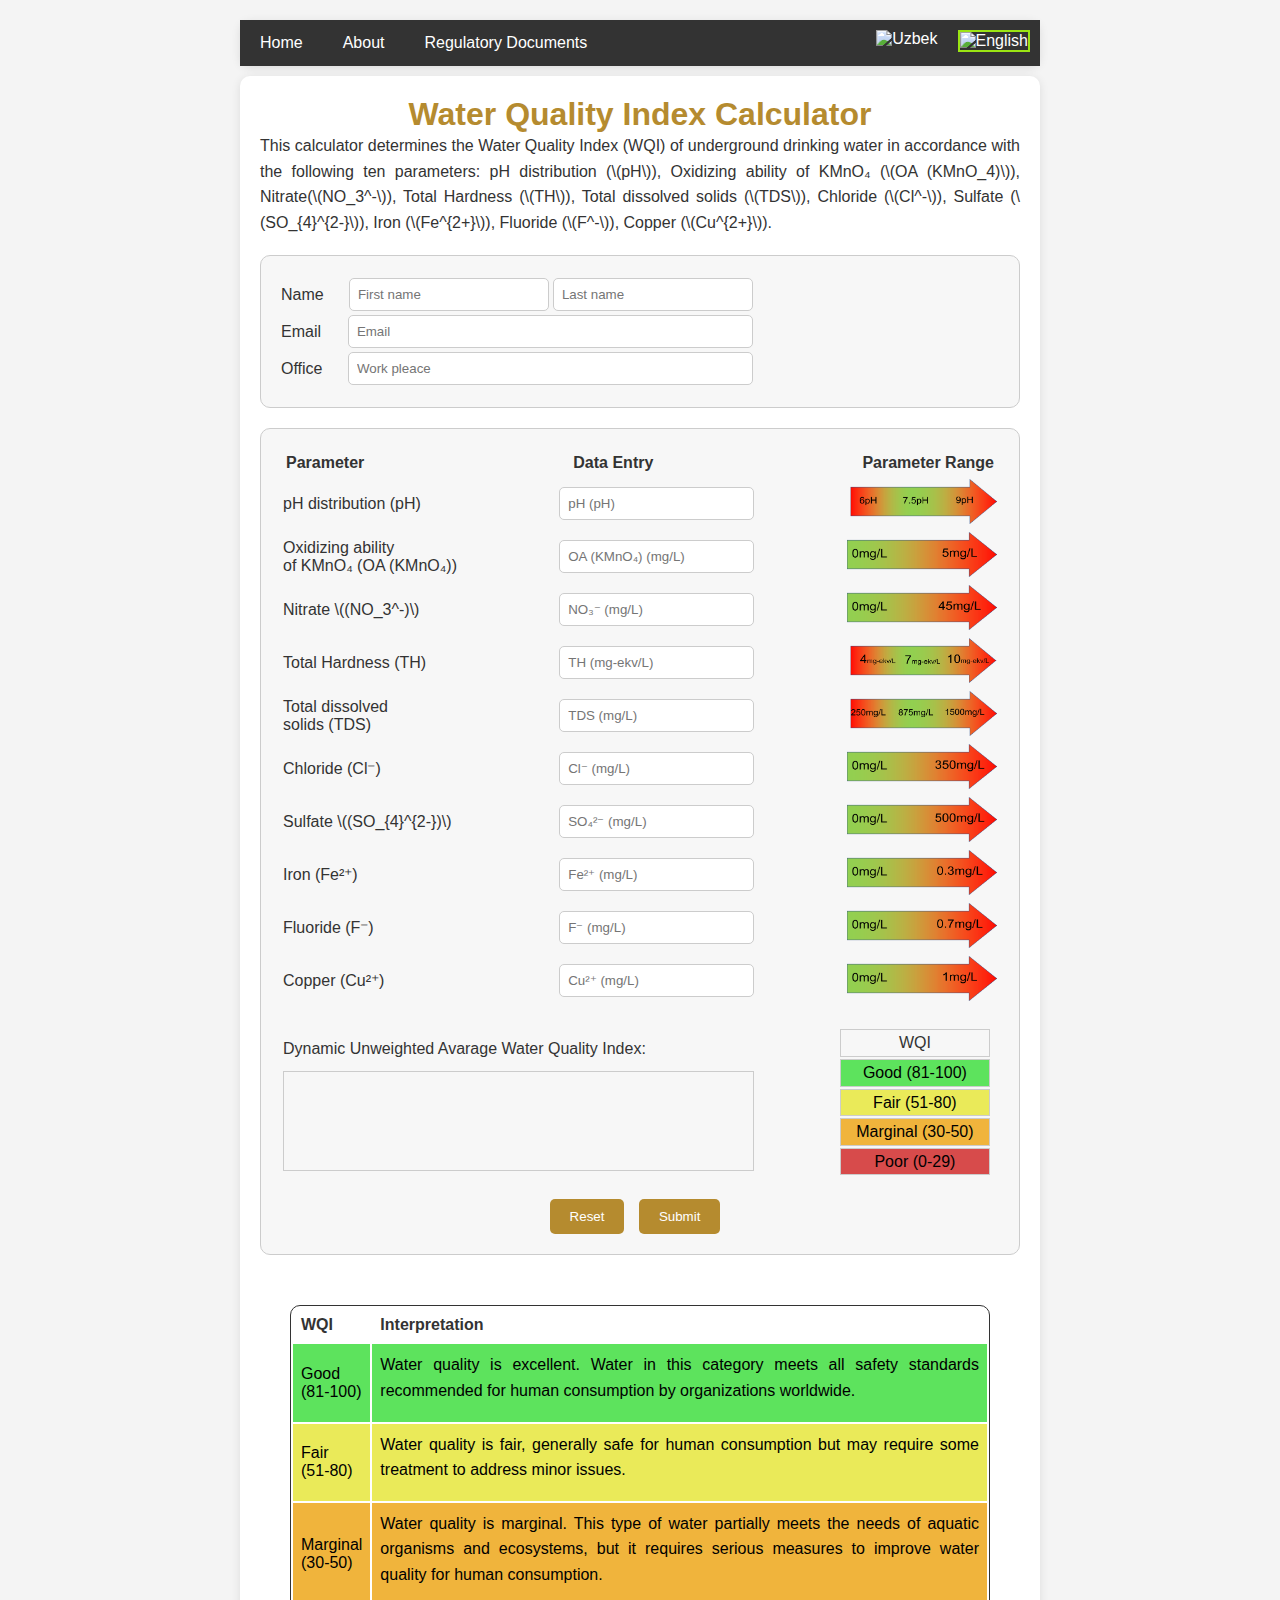
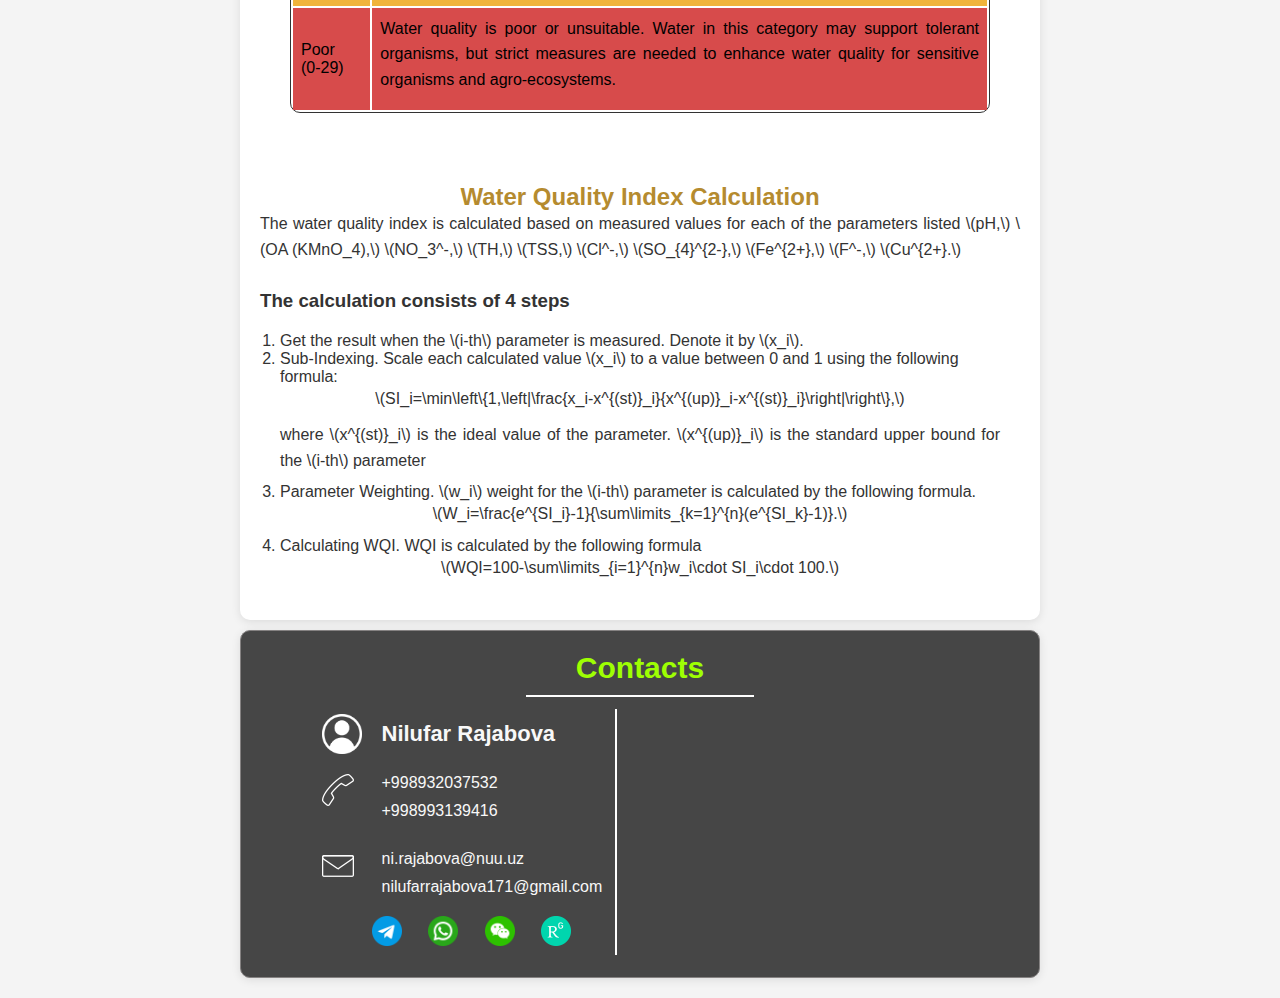
==== commit 8ced812e: "Update index.html remove ()" ====
--- a/index.html
+++ b/index.html
@@ -77,7 +77,7 @@
                 </div>
                 <div class="row">
                     <div class="row2">
-                        <div>Nitrate (\(NO_3^-\)) </div>
+                        <div>Nitrate \((NO_3^-)\) </div>
                         <div><input type="number" id="no3" placeholder="NO₃⁻ (mg/L)"></div>
                     </div>
                     <div><img  class="no" src="images/No3.png"><img class="on" src="images/NO3m.png"></div>
@@ -105,7 +105,7 @@
                 </div>
                 <div class="row">
                     <div class="row2">
-                        <div>Sulfate (\(SO_{4}^{2-}\))</div>
+                        <div>Sulfate \((SO_{4}^{2-})\)</div>
                         <div><input type="number" id="so4" placeholder="SO₄²⁻ (mg/L)"></div>
                     </div>
                     <div><img  class="no" src="images/SO4.png"><img class="on" src="images/SO4m.png"></div>
